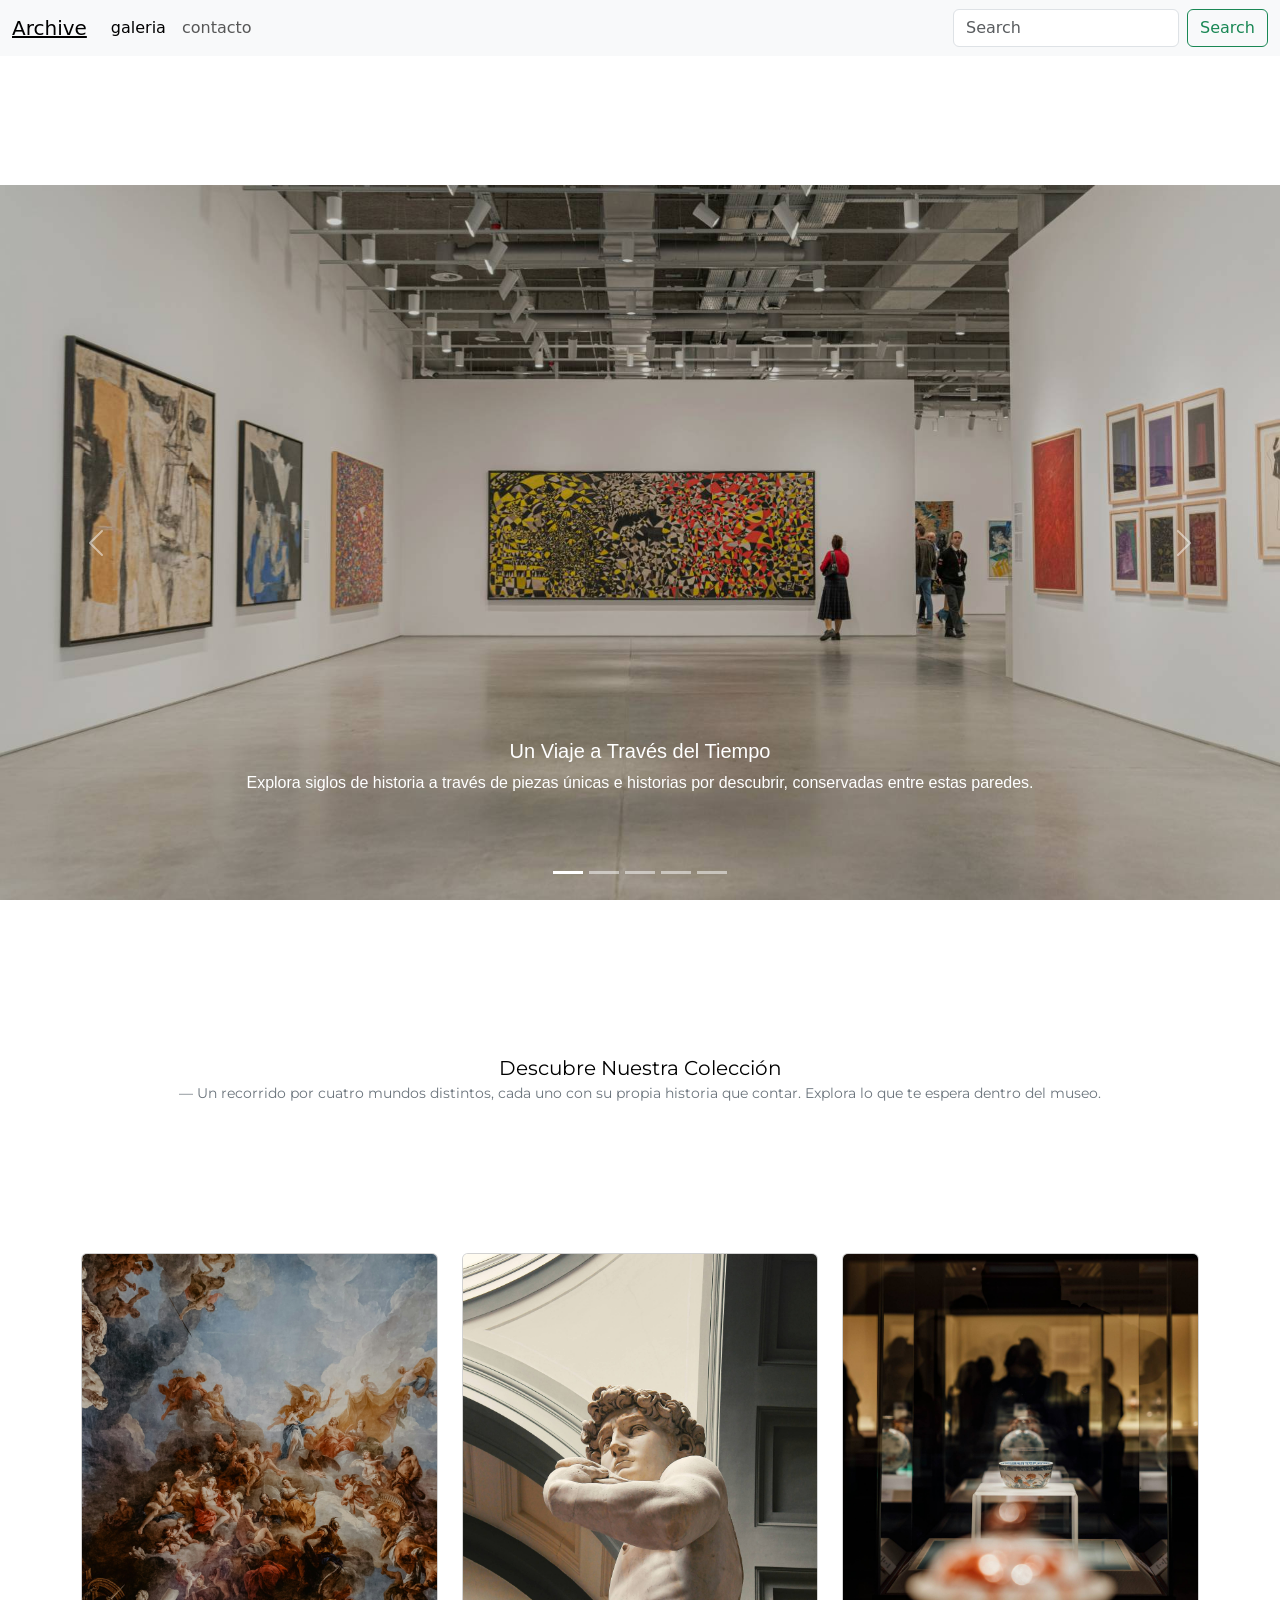
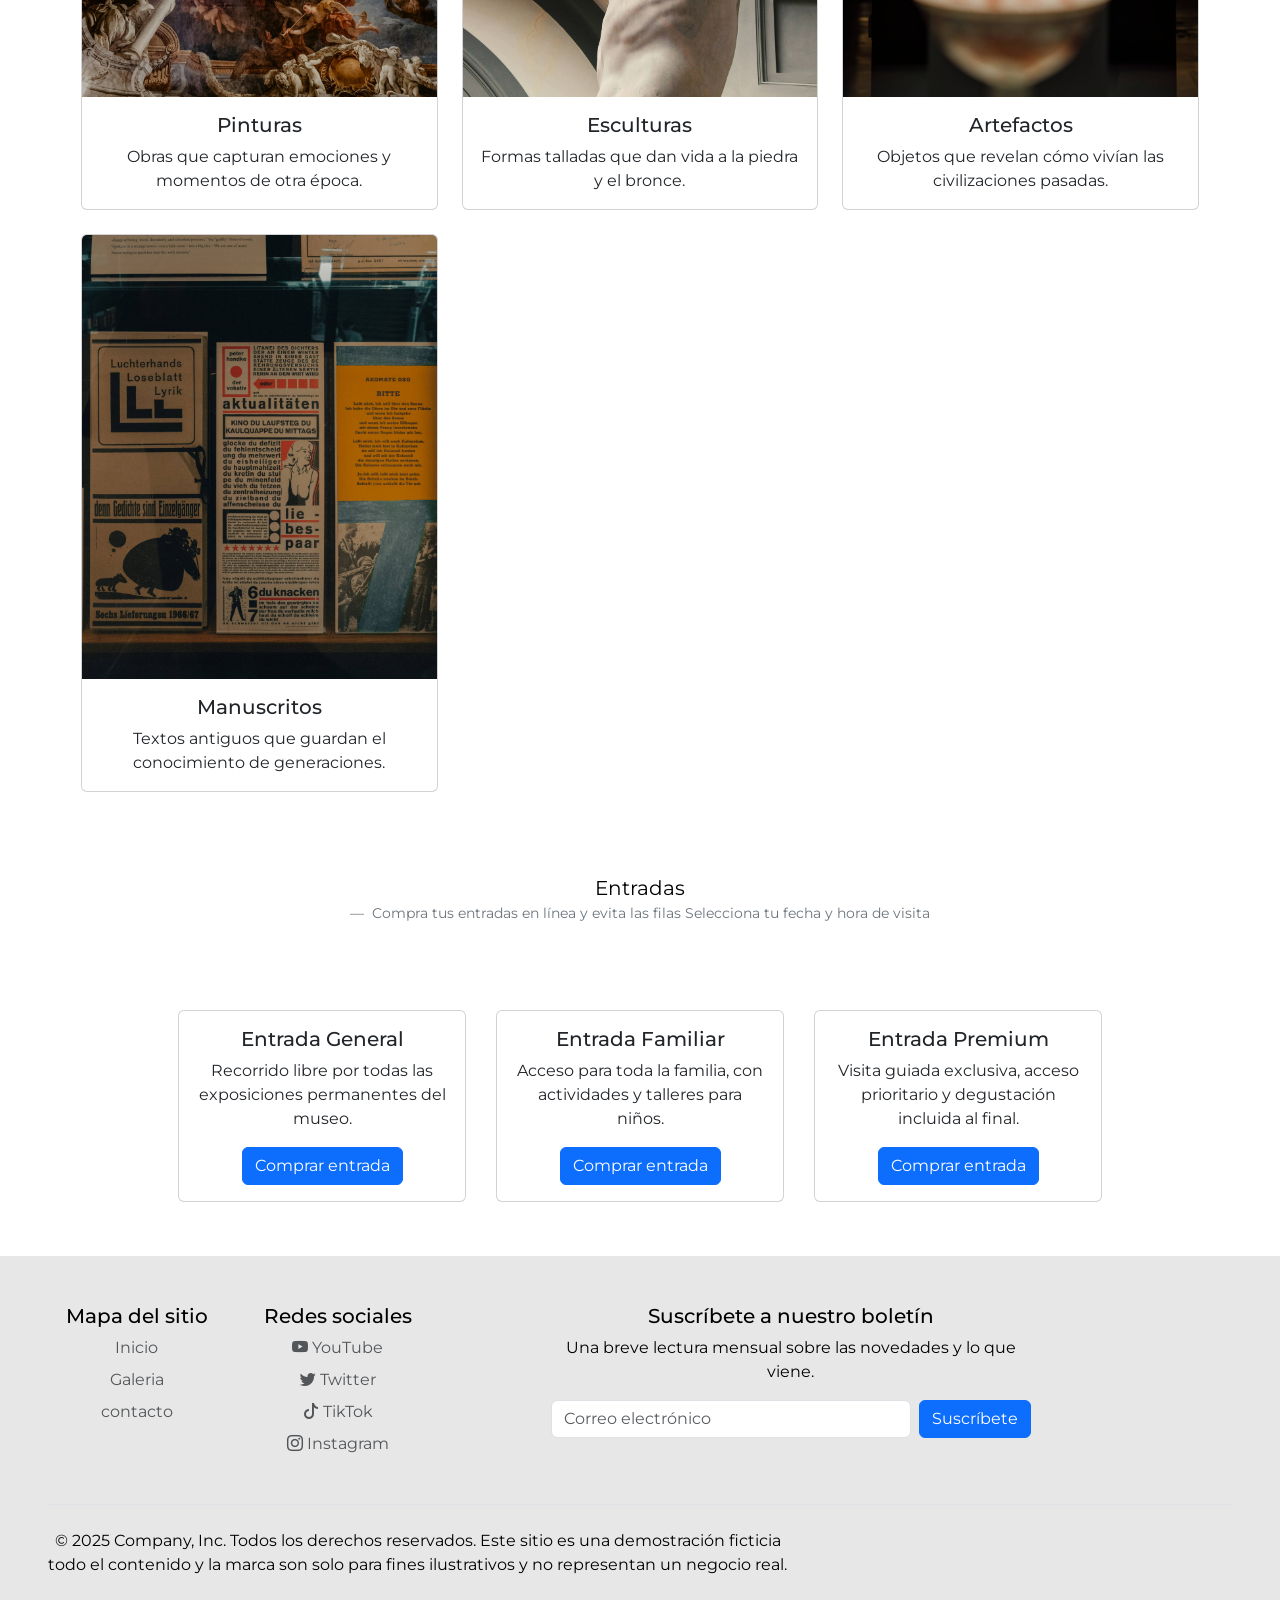
==== index.html @ 84870db4 "First Commit" ====
<!DOCTYPE html>
<html lang="es">

<head>
  <meta charset="UTF-8">
  <meta name="viewport" content="width=device-width, initial-scale=1.0">
  <title>Archive</title>
  <link href="https://cdn.jsdelivr.net/npm/bootstrap@5.3.3/dist/css/bootstrap.min.css" rel="stylesheet">
  <script src="https://cdn.jsdelivr.net/npm/bootstrap@5.3.3/dist/js/bootstrap.bundle.min.js"></script>
  <link rel="stylesheet" href="css/index.css">
  <link rel="stylesheet" href="https://cdn.jsdelivr.net/npm/bootstrap-icons@1.11.3/font/bootstrap-icons.css">
</head>

<body>

  <nav class="navbar navbar-expand-lg bg-body-tertiary fixed-top">
    <div class="container-fluid">
      <a class="navbar-brand" href="#"><span class="txt-1">Archive</span></a>
      <button class="navbar-toggler" type="button" data-bs-toggle="collapse" data-bs-target="#navbarSupportedContent"
        aria-controls="navbarSupportedContent" aria-expanded="false" aria-label="Toggle navigation">
        <span class="navbar-toggler-icon"></span>
      </button>
      <div class="collapse navbar-collapse" id="navbarSupportedContent">
        <ul class="navbar-nav me-auto mb-2 mb-lg-0">
          <li class="nav-item">
            <a class="nav-link active" aria-current="page" href="html/galeria.html">galeria</a>
          </li>
          <li class="nav-item">
            <a class="nav-link" href="html/contacto.html">contacto</a>
          </li>
        </ul>
        <form class="d-flex" role="search">
          <input class="form-control me-2" type="search" placeholder="Search" aria-label="Search">
          <button class="btn btn-outline-success" type="submit">Search</button>
        </form>
      </div>
    </div>
  </nav>

  <h1 class="visually-hidden">Archive — Museo virtual</h1>

  <div class="section section1" id="section1">
    <div id="carouselExampleDark" class="carousel carousel-dark slide">
      <div class="carousel-indicators">
        <button type="button" data-bs-target="#carouselExampleDark" data-bs-slide-to="0" class="active"
          aria-current="true" aria-label="Slide 1"></button>
        <button type="button" data-bs-target="#carouselExampleDark" data-bs-slide-to="1" aria-label="Slide 2"></button>
        <button type="button" data-bs-target="#carouselExampleDark" data-bs-slide-to="2" aria-label="Slide 3"></button>
        <button type="button" data-bs-target="#carouselExampleDark" data-bs-slide-to="3" aria-label="Slide 4"></button>
        <button type="button" data-bs-target="#carouselExampleDark" data-bs-slide-to="4" aria-label="Slide 5"></button>
      </div>
      <div class="carousel-inner">
        <div class="carousel-item active" data-bs-interval="10000">
          <img src="media/index/foto-del-museo-1.jpg" class="d-block w-100" alt="foto-del-museo-1.jpg">
          <div class="carousel-caption d-none d-md-block">
            <h2 class="h5">Un Viaje a Través del Tiempo</h2>
            <p>Explora siglos de historia a través de piezas únicas e historias por descubrir, conservadas entre estas
              paredes.</p>
          </div>
        </div>
        <div class="carousel-item" data-bs-interval="2000">
          <img src="media/index/foto-del-museo-2.jpg" class="d-block w-100" alt="foto-del-museo-2.jpg">
          <div class="carousel-caption d-none d-md-block">
            <h2 class="h5">Donde el Arte Cobra Vida</h2>
            <p>Desde obras maestras atemporales hasta creaciones contemporáneas audaces, descubre una colección que
              habla a través de generaciones.</p>
          </div>
        </div>
        <div class="carousel-item">
          <img src="media/index/foto-del-museo-3.jpg" class="d-block w-100" alt="foto-del-museo-3.jpg">
          <div class="carousel-caption d-none d-md-block">
            <h2 class="h5">Un Legado que Merece la Pena Preservar</h2>
            <p>Adéntrate en un espacio dedicado a proteger la cultura, el patrimonio y las historias que han dado forma
              a nuestro mundo.</p>
          </div>
        </div>

        <div class="carousel-item">
          <img src="media/index/foto-del-museo-4.jpg" class="d-block w-100" alt="foto-del-museo-4.jpg">
          <div class="carousel-caption d-none d-md-block">
            <h2 class="h5">Tu Próximo Gran Descubrimiento Te Espera</h2>
            <p>Planifica tu visita y vive exposiciones diseñadas para despertar la curiosidad en cada visitante.</p>
          </div>
        </div>

        <div class="carousel-item">
          <img src="media/index/foto-del-museo-5.jpg" class="d-block w-100" alt="foto-del-museo-5.jpg">
          <div class="carousel-caption d-none d-md-block">
            <h2 class="h5">Un Espacio para Todos</h2>
            <p>Actividades, talleres y visitas guiadas pensadas para que toda la familia disfrute y aprenda mientras
              explora.</p>
          </div>
        </div>
      </div>
      <button class="carousel-control-prev" type="button" data-bs-target="#carouselExampleDark" data-bs-slide="prev">
        <span class="carousel-control-prev-icon" aria-hidden="true"></span>
        <span class="visually-hidden">Previous</span>
      </button>
      <button class="carousel-control-next" type="button" data-bs-target="#carouselExampleDark" data-bs-slide="next">
        <span class="carousel-control-next-icon" aria-hidden="true"></span>
        <span class="visually-hidden">Next</span>
      </button>
    </div>
  </div>

  <div class="section section2" id="section2">
    <figure class="text-center">
      <blockquote class="blockquote">
        <p>Descubre Nuestra Colección</p>
      </blockquote>
      <figcaption class="blockquote-footer">Un recorrido por cuatro mundos distintos, cada uno con su propia historia
        que contar. Explora lo que te espera dentro del museo.
      </figcaption>
    </figure>
  </div>

  <div class="section section3" id="section3">
    <div class="row row-cols-1 row-cols-md-3 g-4">
      <div class="col">
        <div class="card h-100">
          <img src="media/index/pintura.jpg" class="card-img-top" alt="pintura">
          <div class="card-body">
            <h2 class="card-title h5">Pinturas</h2>
            <p class="card-text">Obras que capturan emociones y momentos de otra época.</p>
          </div>
        </div>
      </div>
      <div class="col">
        <div class="card h-100">
          <img src="media/index/estatua.jpg" class="card-img-top" alt="estatua">
          <div class="card-body">
            <h2 class="card-title h5">Esculturas</h2>
            <p class="card-text">Formas talladas que dan vida a la piedra y el bronce.</p>
          </div>
        </div>
      </div>
      <div class="col">
        <div class="card h-100">
          <img src="media/index/Artefacto.jpg" class="card-img-top" alt="Artefacto">
          <div class="card-body">
            <h2 class="card-title h5">Artefactos</h2>
            <p class="card-text">Objetos que revelan cómo vivían las civilizaciones pasadas.</p>
          </div>
        </div>
      </div>
      <div class="col">
        <div class="card h-100">
          <img src="media/index/Manuscrito.jpg" class="card-img-top" alt="Manuscrito">
          <div class="card-body">
            <h2 class="card-title h5">Manuscritos</h2>
            <p class="card-text">Textos antiguos que guardan el conocimiento de generaciones.</p>
          </div>
        </div>
      </div>
    </div>
  </div>

  <div class="section section4" id="section4">
    <figure class="text-center">
      <blockquote class="blockquote">
        <p>Entradas</p>
      </blockquote>
      <figcaption class="blockquote-footer">
        Compra tus entradas en línea y evita las filas Selecciona tu fecha y hora de visita
      </figcaption>
    </figure>
  </div>

  <div class="section section5" id="section5">
    <div class="card" style="width: 18rem;">
      <div class="card-body">
        <h2 class="card-title h5">Entrada General</h2>
        <p class="card-text">Recorrido libre por todas las exposiciones permanentes del museo.</p>
        <a href="html/contacto.html" class="btn btn-primary">Comprar entrada</a>
      </div>
    </div>

    <div class="card" style="width: 18rem;">
      <div class="card-body">
        <h2 class="card-title h5">Entrada Familiar</h2>
        <p class="card-text">Acceso para toda la familia, con actividades y talleres para niños.</p>
        <a href="html/contacto.html" class="btn btn-primary">Comprar entrada</a>
      </div>
    </div>
    <div class="card" style="width: 18rem;">
      <div class="card-body">
        <h2 class="card-title h5">Entrada Premium</h2>
        <p class="card-text">Visita guiada exclusiva, acceso prioritario y degustación incluida al final.</p>
        <a href="html/contacto.html" class="btn btn-primary">Comprar entrada</a>
      </div>
    </div>
  </div>


  
  <section class="section section6">
    <div class="container-fluid px-5">
      <footer class="py-5">
        <div class="row">
          <div class="col-6 col-md-2 mb-3">
            <h2 class="h5">Mapa del sitio</h2>
            <ul class="nav flex-column">
              <li class="nav-item mb-2"><a href="index.html" class="nav-link p-0 text-body-secondary">Inicio</a>
              </li>
              <li class="nav-item mb-2"><a href="html/galeria.html" class="nav-link p-0 text-body-secondary">Galeria</a>
              </li>
              <li class="nav-item mb-2"><a href="html/contacto.html" class="nav-link p-0 text-body-secondary">contacto</a>
              </li>
            </ul>
          </div>

          <div class="col-6 col-md-2 mb-3">
            <h2 class="h5">Redes sociales</h2>
            <ul class="nav flex-column">
              <li class="nav-item mb-2"><a href="https://www.youtube.com" class="nav-link p-0 text-body-secondary"><i
                    class="bi bi-youtube"></i> YouTube</a></li>
              <li class="nav-item mb-2"><a href="https://x.com" class="nav-link p-0 text-body-secondary"><i
                    class="bi bi-twitter"></i> Twitter</a></li>
              <li class="nav-item mb-2"><a href="https://www.tiktok.com" class="nav-link p-0 text-body-secondary"><i
                    class="bi bi-tiktok"></i> TikTok</a></li>
              <li class="nav-item mb-2"><a href="https://www.instagram.com" class="nav-link p-0 text-body-secondary"><i
                    class="bi bi-instagram"></i> Instagram</a></li>
            </ul>
          </div>
          <div class="col-md-5 offset-md-1 mb-3">
            <form>
              <h2 class="h5">Suscríbete a nuestro boletín</h2>
              <p>Una breve lectura mensual sobre las novedades y lo que viene.</p>
              <div class="d-flex flex-column flex-sm-row w-100 gap-2"> <label for="newsletter1"
                  class="visually-hidden">Email address</label> <input id="newsletter1" type="email"
                  class="form-control" placeholder="Correo electrónico"> <button class="btn btn-primary"
                  type="button">Suscríbete</button> </div>
            </form>
          </div>
        </div>
        <div class="d-flex flex-column flex-sm-row justify-content-between py-4 my-4 border-top">
          <p>© 2025 Company, Inc. Todos los derechos reservados. Este sitio es una demostración ficticia <br>
            todo el contenido y la marca son solo para fines ilustrativos y no representan un negocio real.
          </p>
          
        </div>
      </footer>
    </div>
  </section>

</body>

</html>
---- css/index.css ----
@import url('https://fonts.googleapis.com/css2?family=Montserrat:ital,wght@0,100..900;1,100..900&display=swap');





* {
  margin: 0;
  padding: 0;
  box-sizing: border-box;
}


html,
body {
  height: 100%;
  width: 100%;
  scroll-behavior: smooth;
  background-color: #000;
}

.txt-1{
  text-decoration: underline; 
 }
 






.section {
  position: relative;
  display: flex;
  flex-direction: column;
  justify-content: center;
  align-items: center;
  text-align: center;
  overflow: hidden;
  width: 100%;
  max-width: 100%;
  margin: 0;
  font-family: "Michroma", sans-serif;
  height: 100%;
  background-color: #fff;

}















.section1{
  display: flex;
  flex-direction: column;
  align-items: center;
  height: 100vh;
  position: relative;
  justify-content: flex-end;
  color: #FFF;
  font-family: "Nunito Sans", sans-serif;
width: 100%;
background-color: #ffffff;

}

@media (max-width: 768px) {
  .section1 {
    justify-content: center;
}


}





.carousel-caption {
  bottom: 4.3rem;
}


.carousel-dark .carousel-caption {
  color: #fff;
}

.carousel-dark .carousel-indicators [data-bs-target] {
  background-color: #fff;
}


.carousel-dark .carousel-control-next-icon, .carousel-dark .carousel-control-prev-icon {
  color: white;
}


.carousel-dark .carousel-control-next-icon, .carousel-dark .carousel-control-prev-icon {
  filter: invert(0) grayscale(100%);
}








.section2 {
  display: flex;
  flex-direction: column;
  padding-top: 17vh;
  color: #000000;
  align-items: center;
  text-align: center;
  padding-right: 9vh;
  padding-left: 9vh;
  padding-bottom: 9vh;
  font-family: "Montserrat", sans-serif;
  height: auto;
}








.section3 {
  display: flex;
  flex-direction: row;
  padding-top: 4vh;
  color: #000000;
  align-items: start;
  text-align: center;
  padding-right: 9vh;
  padding-left: 9vh;
  padding-bottom: 9vh;
  font-family: "Montserrat", sans-serif;
  height: auto;
  gap: 34px;
}




.section4{
  display: flex;
  flex-direction: row;
  color: #000000; 
  align-items: start;
  text-align: center;
  font-family: "Montserrat", sans-serif;
  height: auto;
}




.section5 {
  display: flex;
  flex-direction: row;
  color: #000000;
  align-items: start;
  text-align: center;
  font-family: "Montserrat", sans-serif;
  height: auto;
  padding: 6vh;
gap: 30px;
}






.section6 {
  display: flex;
  flex-direction: row;
  color: #000000; 
  align-items: start;
  text-align: center;
  font-family: "Montserrat", sans-serif;
  height: auto;
  background-color: #e7e7e7;
}





@media (max-width: 768px) {
  .section5 {
    flex-direction: column;
  padding: 2vh;
    min-height: auto;
  display: flex;
  align-items: center;
}


}
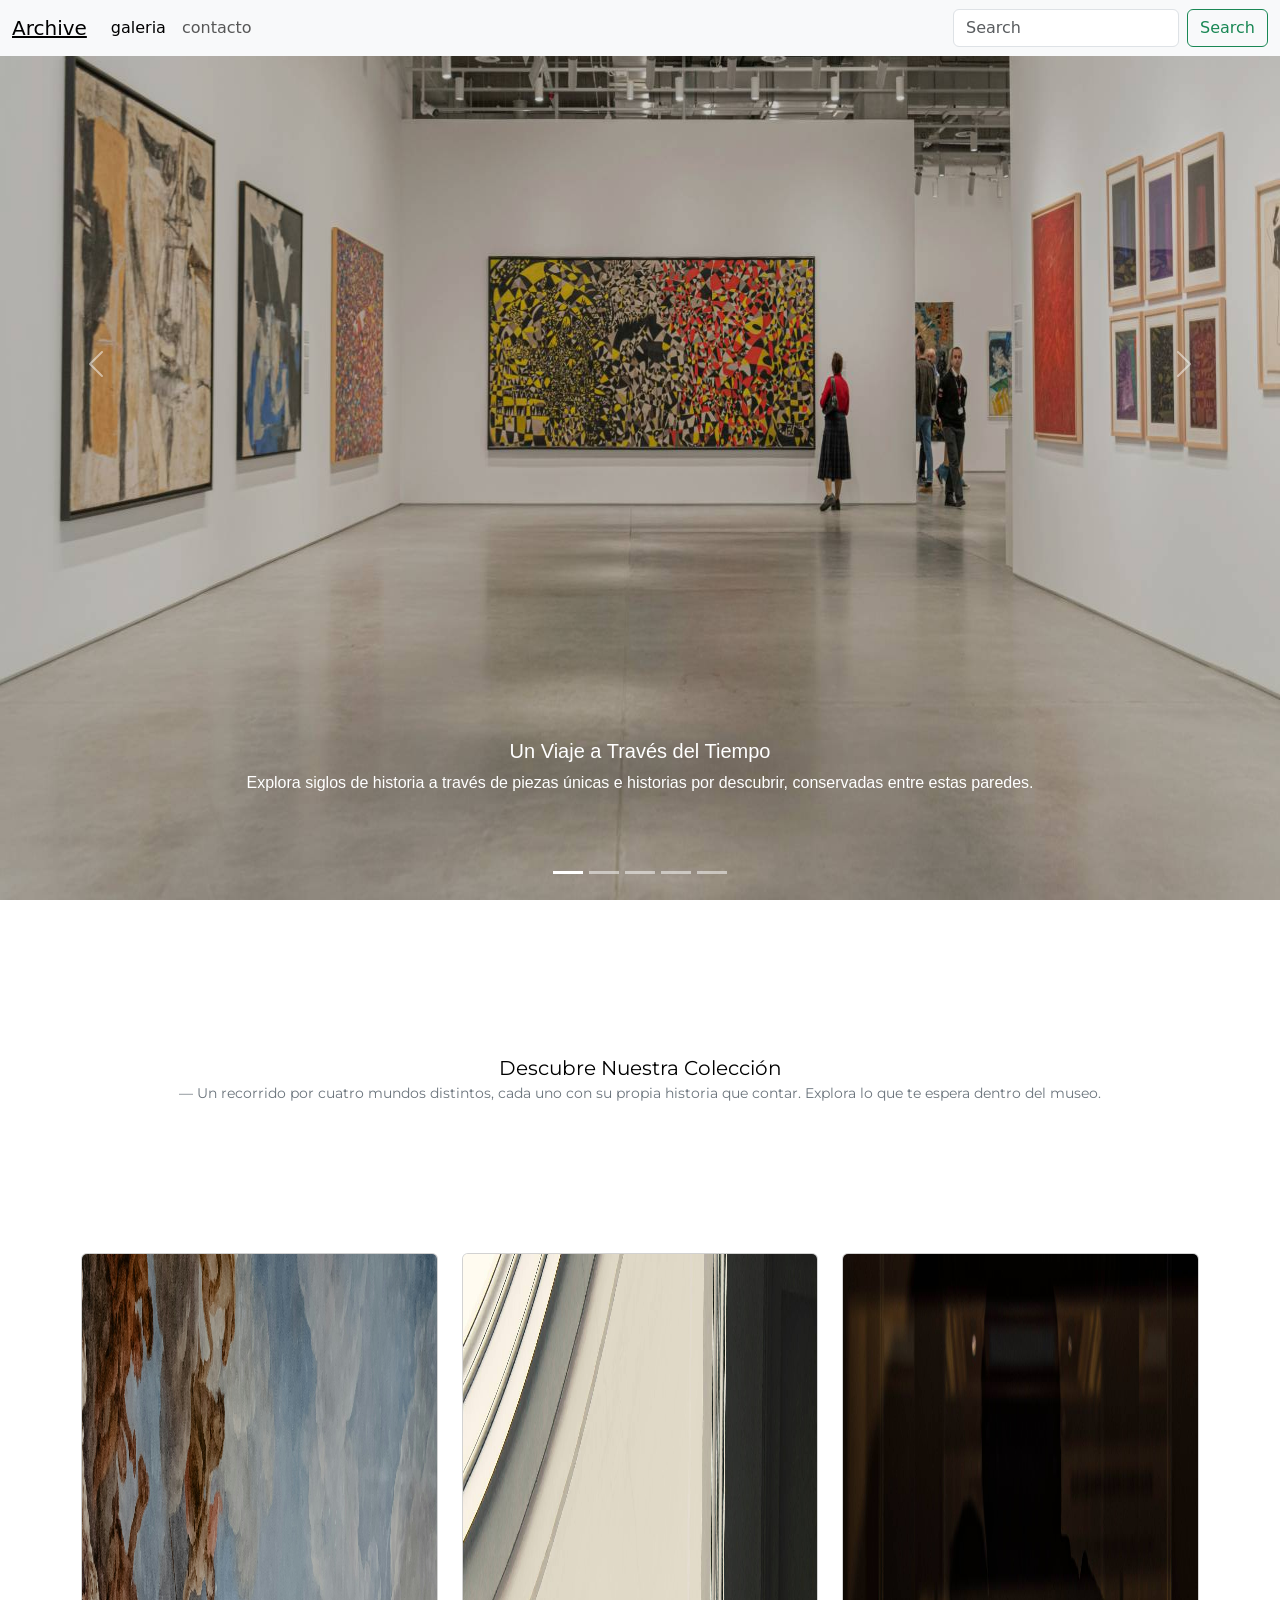
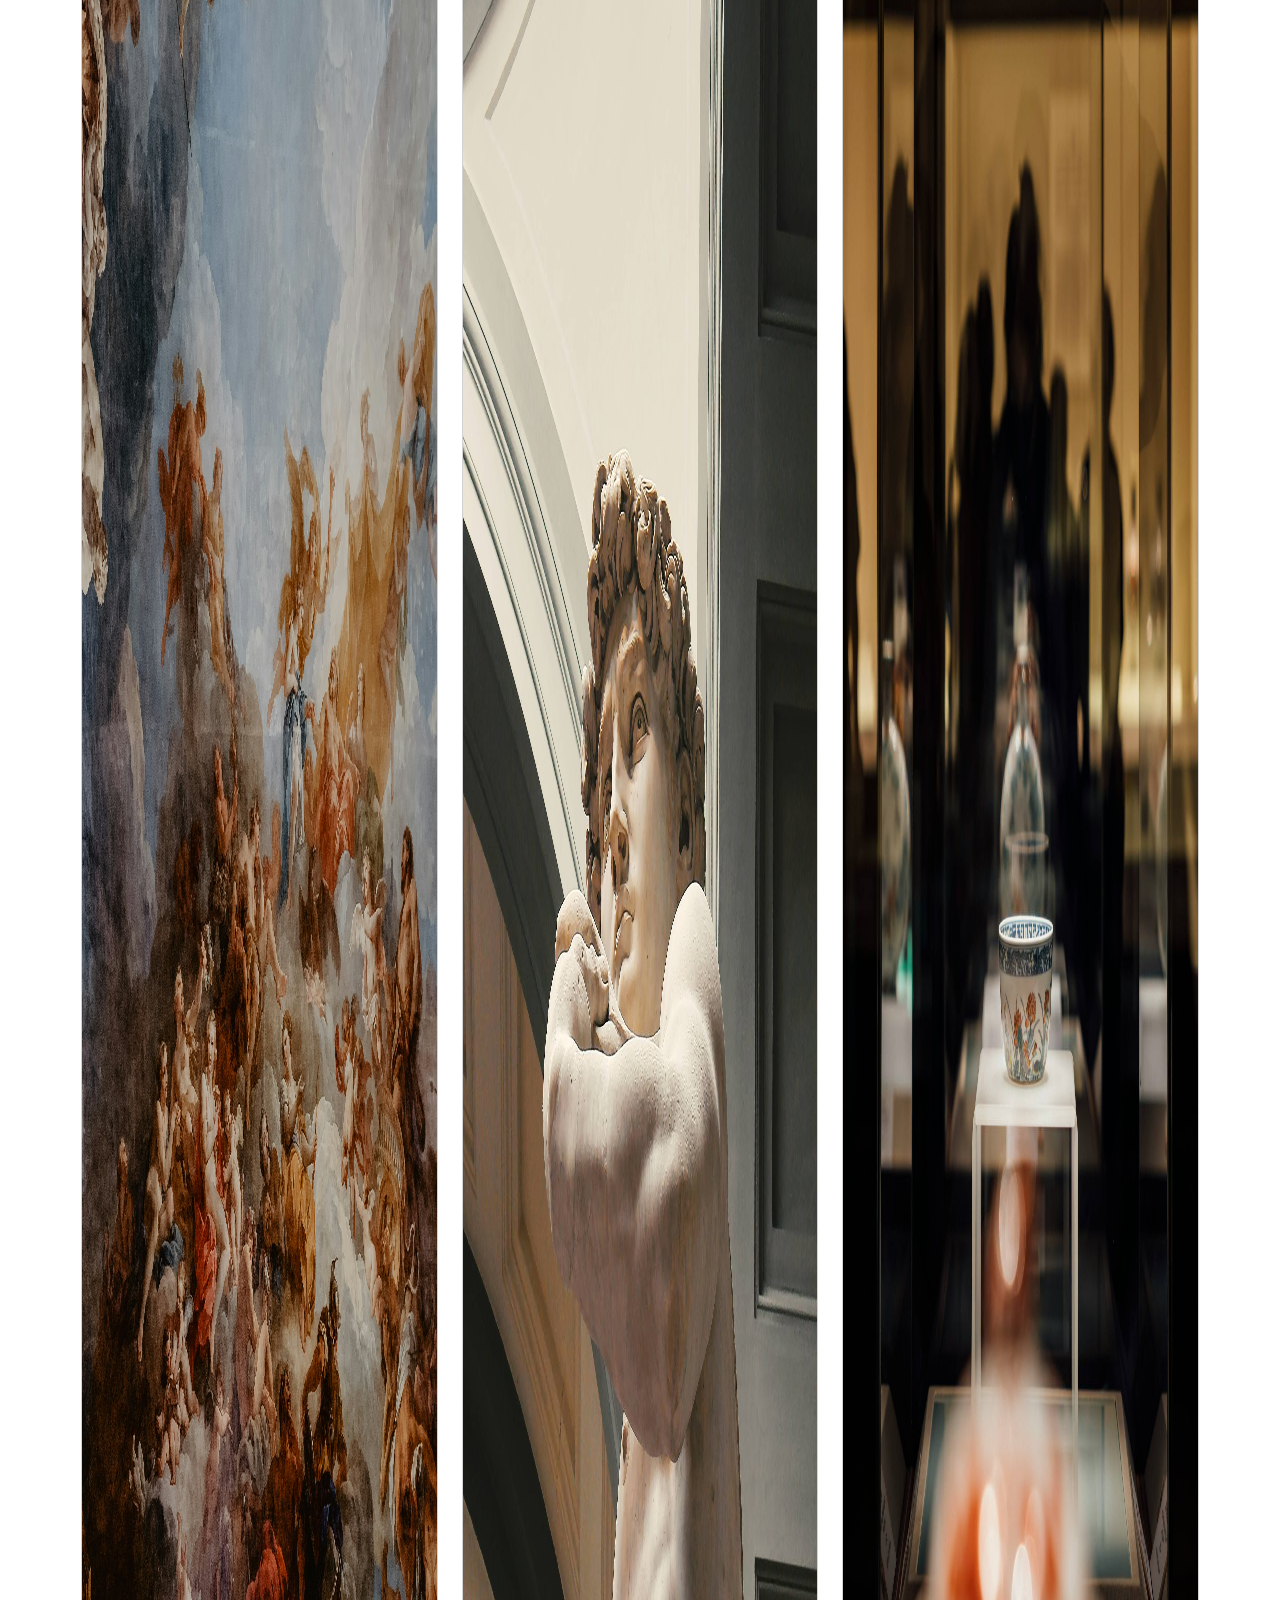
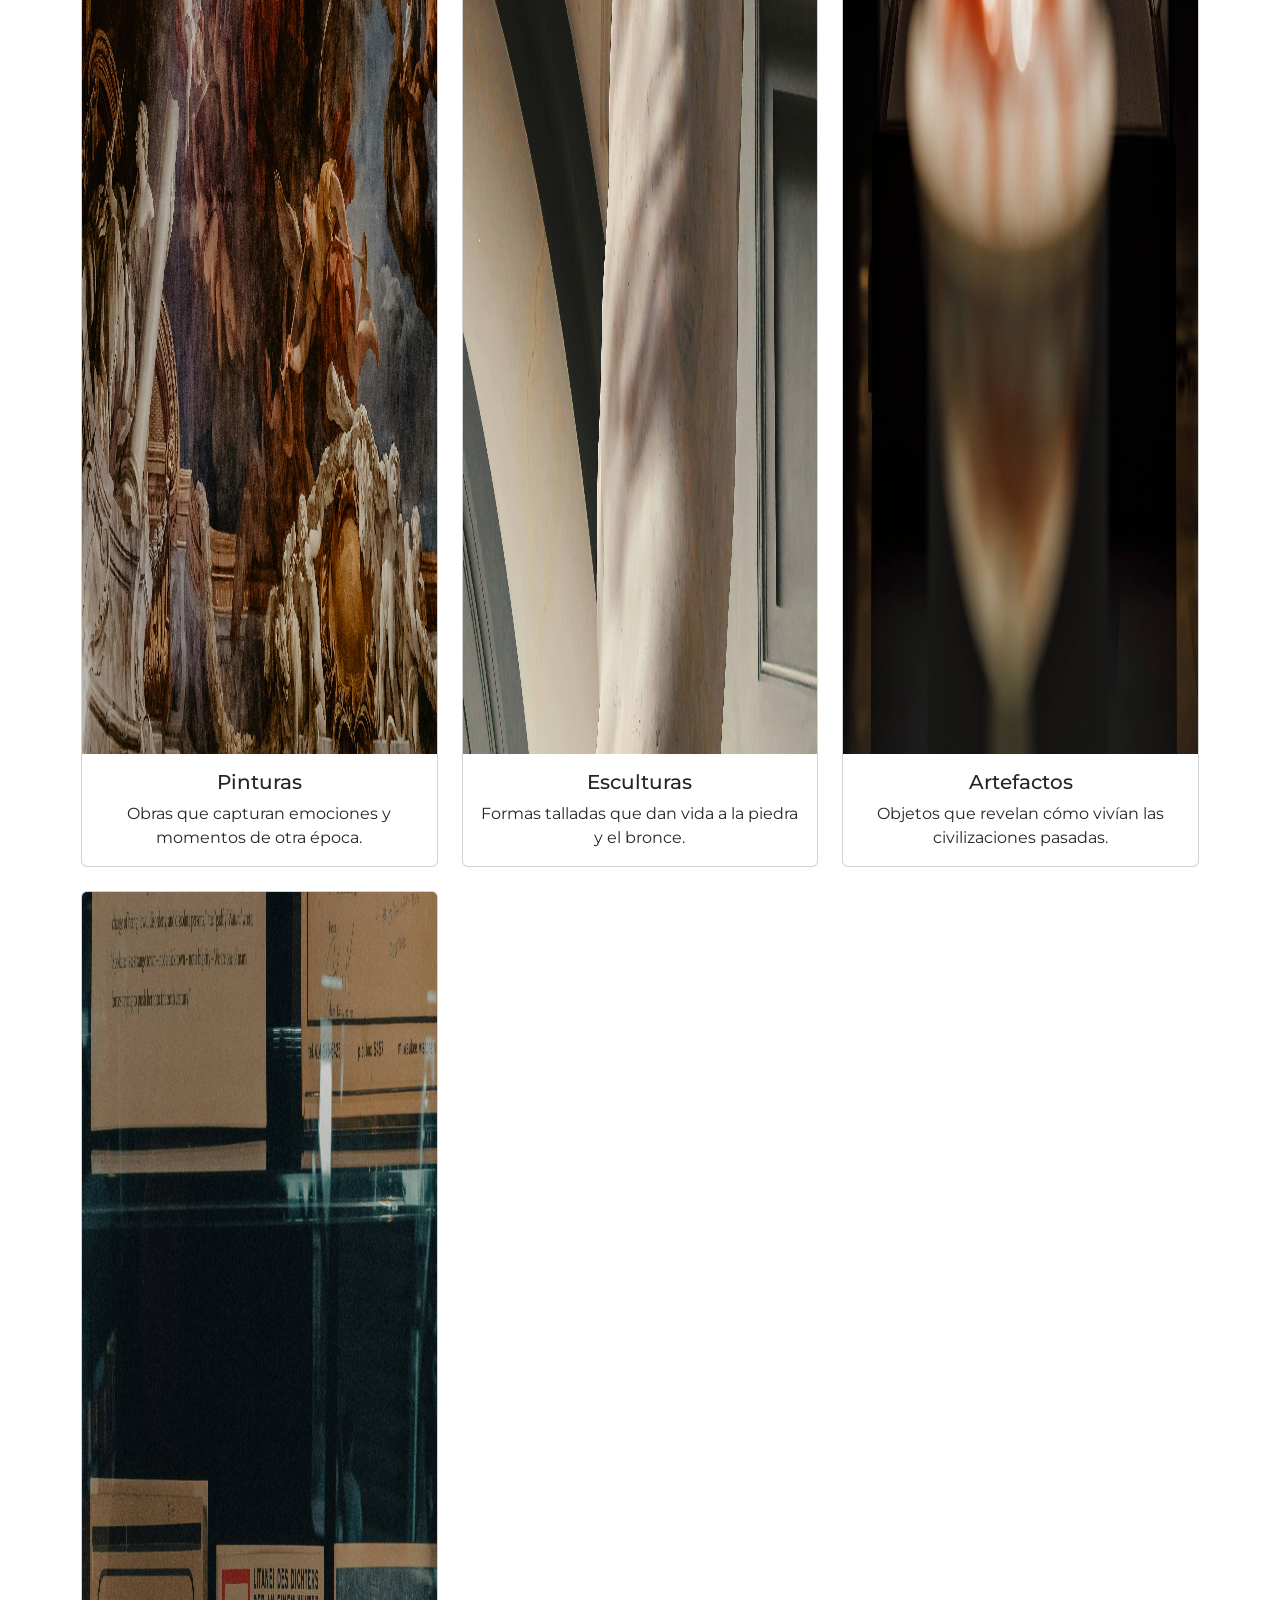
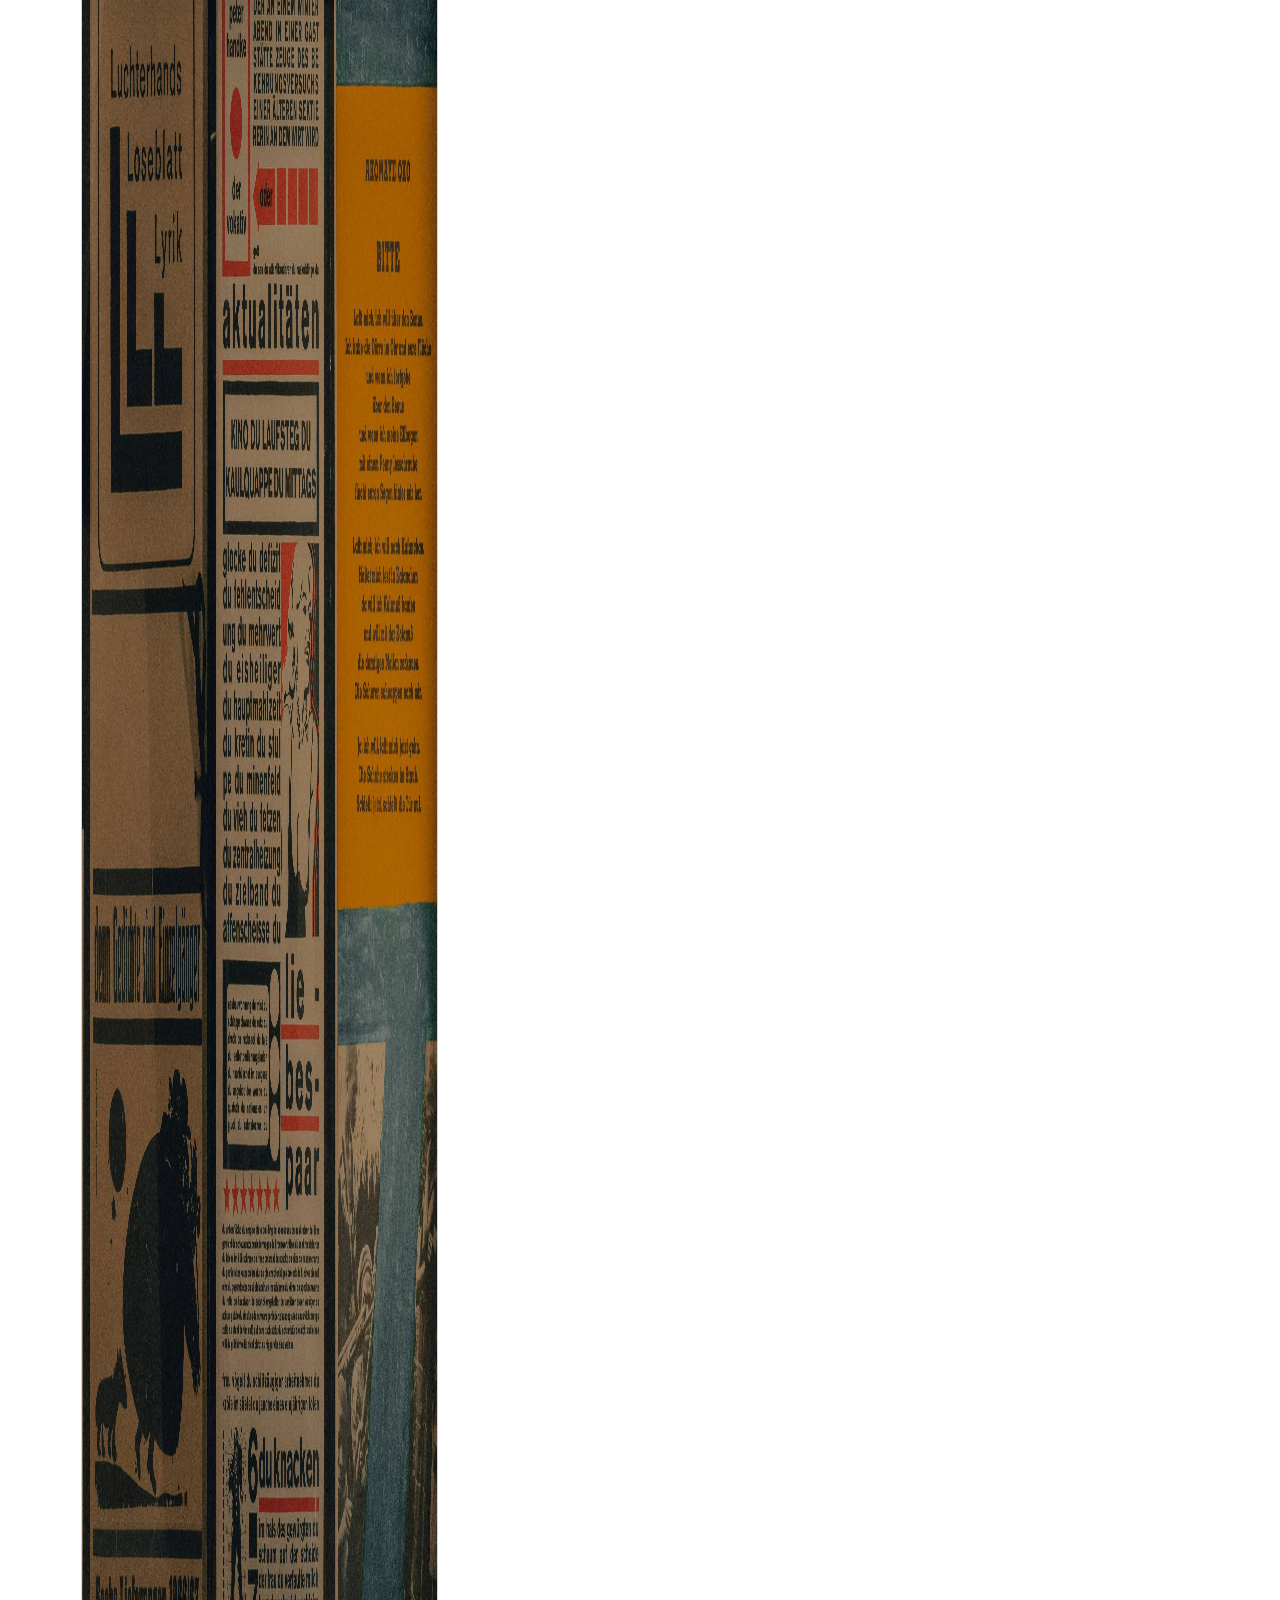
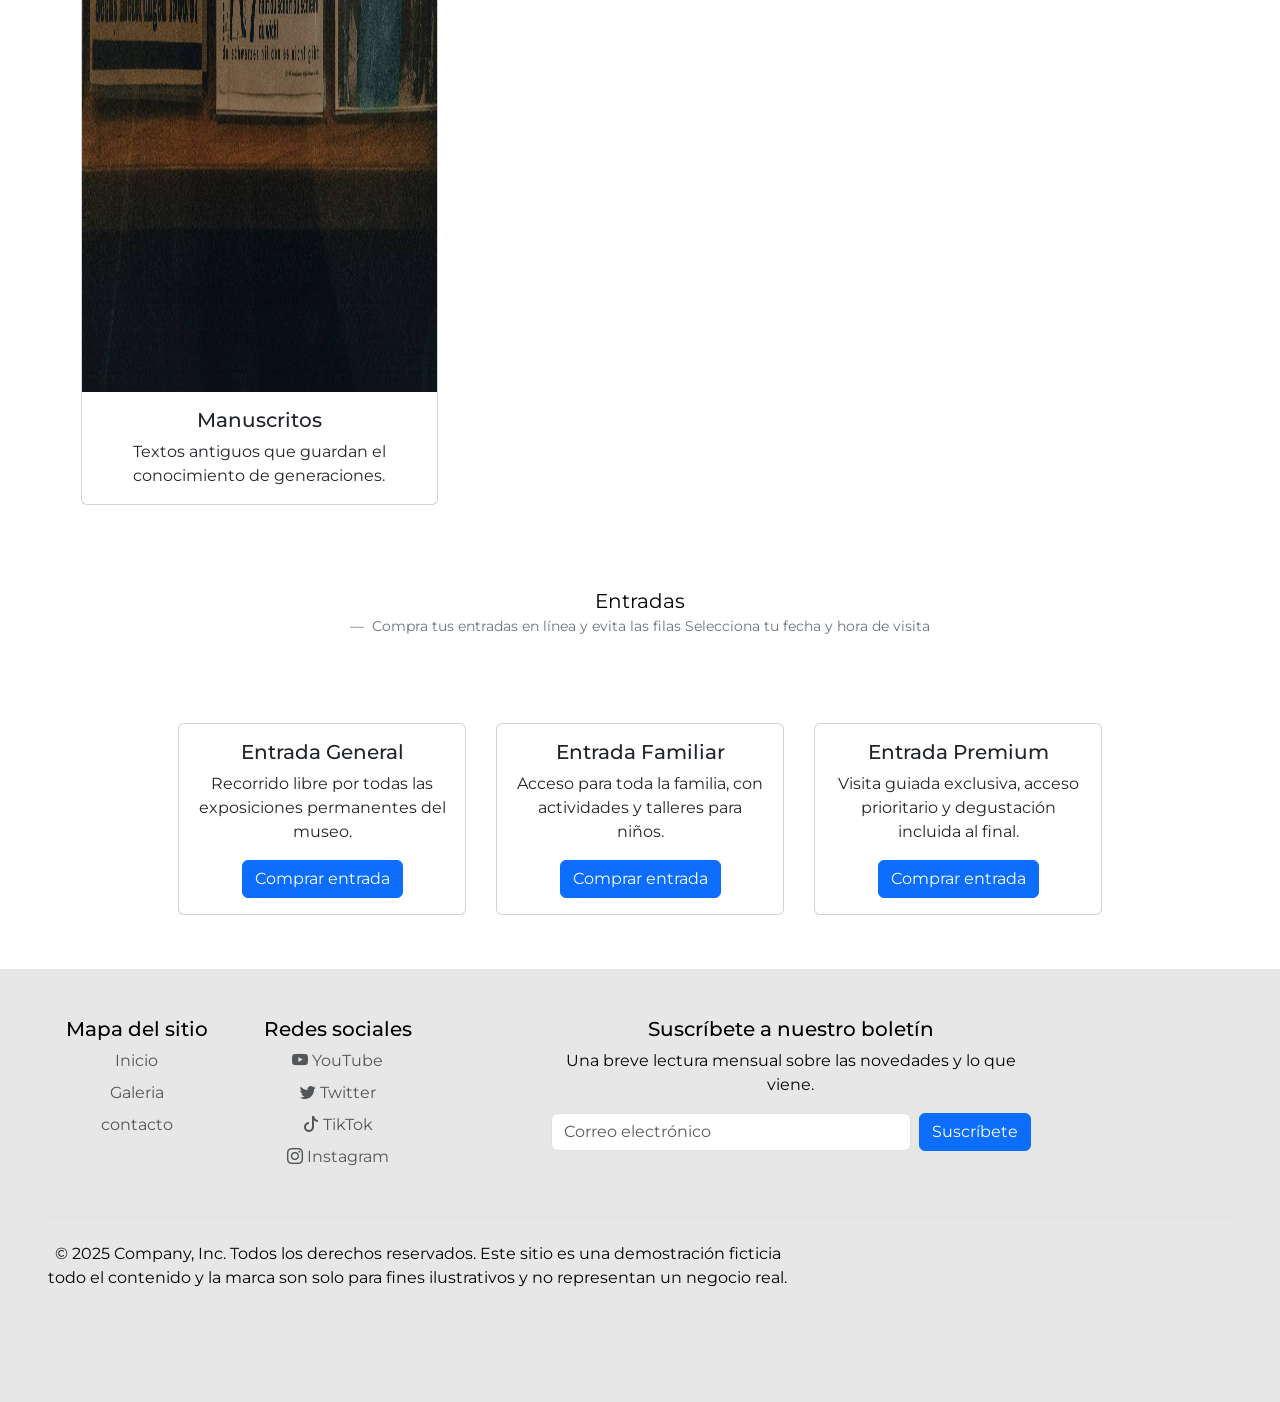
==== commit be401418: "Add dimensions to images in index.html" ====
--- a/index.html
+++ b/index.html
@@ -51,7 +51,7 @@
       </div>
       <div class="carousel-inner">
         <div class="carousel-item active" data-bs-interval="10000">
-          <img src="media/index/foto-del-museo-1.jpg" class="d-block w-100" alt="foto-del-museo-1.jpg">
+          <img src="media/index/foto-del-museo-1.jpg" height="1072" width="1920" class="d-block w-100" alt="foto-del-museo-1.jpg">
           <div class="carousel-caption d-none d-md-block">
             <h2 class="h5">Un Viaje a Través del Tiempo</h2>
             <p>Explora siglos de historia a través de piezas únicas e historias por descubrir, conservadas entre estas
@@ -59,7 +59,7 @@
           </div>
         </div>
         <div class="carousel-item" data-bs-interval="2000">
-          <img src="media/index/foto-del-museo-2.jpg" class="d-block w-100" alt="foto-del-museo-2.jpg">
+          <img src="media/index/foto-del-museo-2.jpg" height="1072" width="1920" class="d-block w-100" alt="foto-del-museo-2.jpg">
           <div class="carousel-caption d-none d-md-block">
             <h2 class="h5">Donde el Arte Cobra Vida</h2>
             <p>Desde obras maestras atemporales hasta creaciones contemporáneas audaces, descubre una colección que
@@ -67,7 +67,7 @@
           </div>
         </div>
         <div class="carousel-item">
-          <img src="media/index/foto-del-museo-3.jpg" class="d-block w-100" alt="foto-del-museo-3.jpg">
+          <img src="media/index/foto-del-museo-3.jpg" height="1072" width="1920" class="d-block w-100" alt="foto-del-museo-3.jpg">
           <div class="carousel-caption d-none d-md-block">
             <h2 class="h5">Un Legado que Merece la Pena Preservar</h2>
             <p>Adéntrate en un espacio dedicado a proteger la cultura, el patrimonio y las historias que han dado forma
@@ -76,7 +76,7 @@
         </div>
 
         <div class="carousel-item">
-          <img src="media/index/foto-del-museo-4.jpg" class="d-block w-100" alt="foto-del-museo-4.jpg">
+          <img src="media/index/foto-del-museo-4.jpg" height="1072" width="1920" class="d-block w-100" alt="foto-del-museo-4.jpg">
           <div class="carousel-caption d-none d-md-block">
             <h2 class="h5">Tu Próximo Gran Descubrimiento Te Espera</h2>
             <p>Planifica tu visita y vive exposiciones diseñadas para despertar la curiosidad en cada visitante.</p>
@@ -84,7 +84,7 @@
         </div>
 
         <div class="carousel-item">
-          <img src="media/index/foto-del-museo-5.jpg" class="d-block w-100" alt="foto-del-museo-5.jpg">
+          <img src="media/index/foto-del-museo-5.jpg" height="1072" width="1920" class="d-block w-100" alt="foto-del-museo-5.jpg">
           <div class="carousel-caption d-none d-md-block">
             <h2 class="h5">Un Espacio para Todos</h2>
             <p>Actividades, talleres y visitas guiadas pensadas para que toda la familia disfrute y aprenda mientras
@@ -118,7 +118,7 @@
     <div class="row row-cols-1 row-cols-md-3 g-4">
       <div class="col">
         <div class="card h-100">
-          <img src="media/index/pintura.jpg" class="card-img-top" alt="pintura">
+          <img src="media/index/pintura.jpg" height="2700" width="2160" class="card-img-top" alt="pintura">
           <div class="card-body">
             <h2 class="card-title h5">Pinturas</h2>
             <p class="card-text">Obras que capturan emociones y momentos de otra época.</p>
@@ -127,7 +127,7 @@
       </div>
       <div class="col">
         <div class="card h-100">
-          <img src="media/index/estatua.jpg" class="card-img-top" alt="estatua">
+          <img src="media/index/estatua.jpg" height="2700" width="2160" class="card-img-top" alt="estatua">
           <div class="card-body">
             <h2 class="card-title h5">Esculturas</h2>
             <p class="card-text">Formas talladas que dan vida a la piedra y el bronce.</p>
@@ -136,7 +136,7 @@
       </div>
       <div class="col">
         <div class="card h-100">
-          <img src="media/index/Artefacto.jpg" class="card-img-top" alt="Artefacto">
+          <img src="media/index/Artefacto.jpg" height="2700" width="2160" class="card-img-top" alt="Artefacto">
           <div class="card-body">
             <h2 class="card-title h5">Artefactos</h2>
             <p class="card-text">Objetos que revelan cómo vivían las civilizaciones pasadas.</p>
@@ -145,7 +145,7 @@
       </div>
       <div class="col">
         <div class="card h-100">
-          <img src="media/index/Manuscrito.jpg" class="card-img-top" alt="Manuscrito">
+          <img src="media/index/Manuscrito.jpg" height="2700" width="2160"  class="card-img-top" alt="Manuscrito">
           <div class="card-body">
             <h2 class="card-title h5">Manuscritos</h2>
             <p class="card-text">Textos antiguos que guardan el conocimiento de generaciones.</p>
@@ -245,4 +245,4 @@
 
 </body>
 
-</html>+</html>
